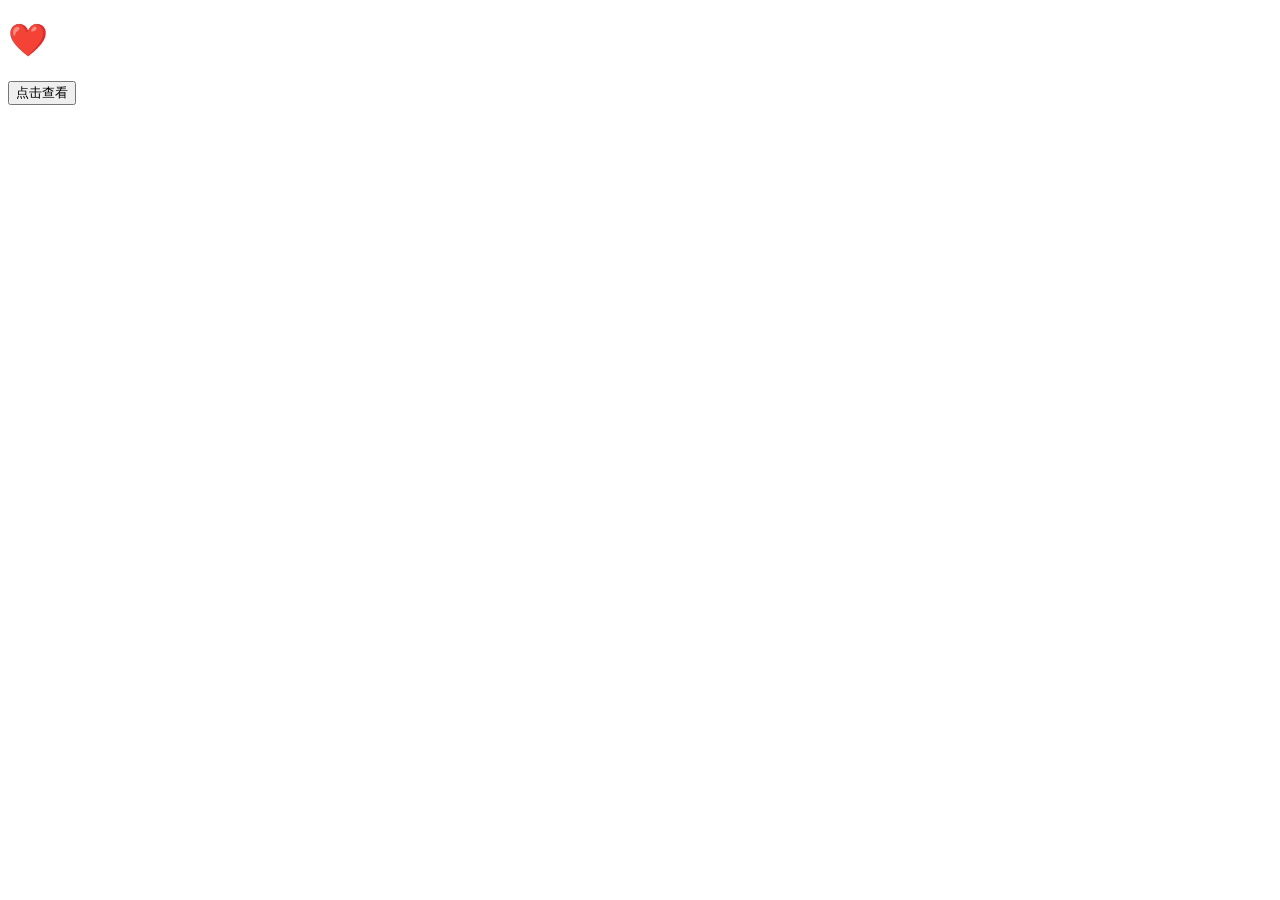
==== final.html @ e93c3232 "Create final.html" ====
<!DOCTYPE html>

<html>

<head>

<meta charset="UTF-8">

<title>最后一页</title>

<link
rel="stylesheet"
href="style.css">

<script
src="script.js">

</script>

</head>

<body>

<div class="card">

<h1>

❤️

</h1>

<div id="text">

</div>

<button
onclick="showLove()">

点击查看

</button>

</div>

</body>

</html>
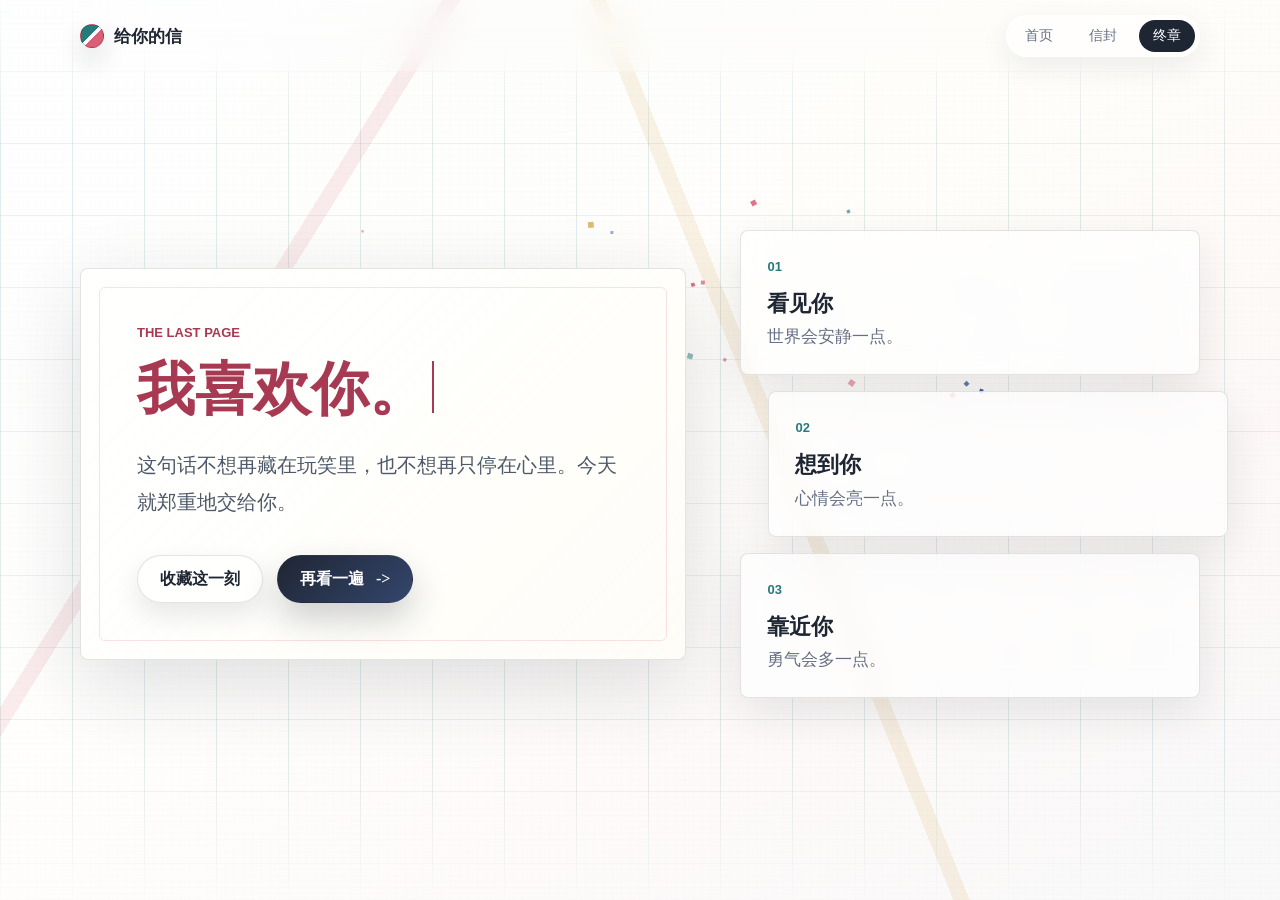
==== commit bde09d85: "Add files via upload" ====
--- a/final.html
+++ b/final.html
@@ -1,47 +1,59 @@
-<!DOCTYPE html>
+<!doctype html>
+<html lang="zh-CN">
+  <head>
+    <meta charset="utf-8" />
+    <meta name="viewport" content="width=device-width, initial-scale=1" />
+    <title>最后一页</title>
+    <link rel="stylesheet" href="style.css" />
+  </head>
+  <body class="page page-final">
+    <div class="page-texture" aria-hidden="true"></div>
+    <canvas class="spark-canvas" data-spark-canvas aria-hidden="true"></canvas>
 
-<html>
+    <header class="topbar">
+      <a class="brand" href="index.html" aria-label="返回首页">给你的信</a>
+      <nav class="steps" aria-label="页面进度">
+        <a class="step" href="index.html">首页</a>
+        <a class="step" href="letter.html">信封</a>
+        <span class="step is-active">终章</span>
+      </nav>
+    </header>
 
-<head>
+    <main class="final-layout">
+      <section class="final-note">
+        <p class="eyebrow">The last page</p>
+        <h1><span data-type-text="我喜欢你。">我喜欢你。</span></h1>
+        <p class="lead">
+          这句话不想再藏在玩笑里，也不想再只停在心里。今天就郑重地交给你。
+        </p>
+        <div class="final-actions">
+          <button class="secondary-btn" type="button" data-spark-button>收藏这一刻</button>
+          <a class="primary-btn" href="index.html">
+            <span>再看一遍</span>
+            <span aria-hidden="true">-></span>
+          </a>
+        </div>
+      </section>
 
-<meta charset="UTF-8">
+      <section class="memory-strip" aria-label="想告诉你的三件小事">
+        <article class="memory-item">
+          <span class="item-number">01</span>
+          <h2>看见你</h2>
+          <p>世界会安静一点。</p>
+        </article>
+        <article class="memory-item">
+          <span class="item-number">02</span>
+          <h2>想到你</h2>
+          <p>心情会亮一点。</p>
+        </article>
+        <article class="memory-item">
+          <span class="item-number">03</span>
+          <h2>靠近你</h2>
+          <p>勇气会多一点。</p>
+        </article>
+      </section>
+    </main>
 
-<title>最后一页</title>
-
-<link
-rel="stylesheet"
-href="style.css">
-
-<script
-src="script.js">
-
-</script>
-
-</head>
-
-<body>
-
-<div class="card">
-
-<h1>
-
-❤️
-
-</h1>
-
-<div id="text">
-
-</div>
-
-<button
-onclick="showLove()">
-
-点击查看
-
-</button>
-
-</div>
-
-</body>
-
+    <script src="script.js"></script>
+  </body>
 </html>
--- a/style.css
+++ b/style.css
@@ -0,0 +1,753 @@
+:root {
+  --ink: #1f2633;
+  --muted: #667085;
+  --paper: #fffdf8;
+  --paper-soft: #f7f0e8;
+  --rose: #d95f76;
+  --rose-dark: #a73952;
+  --teal: #277a7a;
+  --blue: #405f9b;
+  --gold: #cf9b3a;
+  --line: rgba(31, 38, 51, 0.12);
+  --shadow-soft: 0 24px 80px rgba(31, 38, 51, 0.14);
+  --shadow-crisp: 0 12px 24px rgba(31, 38, 51, 0.14);
+}
+
+* {
+  box-sizing: border-box;
+}
+
+html {
+  min-height: 100%;
+}
+
+body {
+  min-height: 100vh;
+  margin: 0;
+  color: var(--ink);
+  font-family:
+    "Noto Serif SC",
+    "Songti SC",
+    "Microsoft YaHei",
+    Georgia,
+    serif;
+  letter-spacing: 0;
+  background:
+    linear-gradient(115deg, rgba(255, 255, 255, 0.92), rgba(255, 253, 248, 0.62)),
+    linear-gradient(150deg, #eef6f4 0%, #fffdf8 42%, #f8eef2 70%, #eef2fb 100%);
+  overflow-x: hidden;
+}
+
+a {
+  color: inherit;
+  text-decoration: none;
+}
+
+button,
+a {
+  -webkit-tap-highlight-color: transparent;
+}
+
+button {
+  font: inherit;
+}
+
+.page {
+  position: relative;
+  isolation: isolate;
+}
+
+.page::before,
+.page::after {
+  position: fixed;
+  inset: 0;
+  z-index: -3;
+  content: "";
+  pointer-events: none;
+}
+
+.page::before {
+  background:
+    linear-gradient(90deg, rgba(39, 122, 122, 0.12) 1px, transparent 1px),
+    linear-gradient(0deg, rgba(64, 95, 155, 0.08) 1px, transparent 1px);
+  background-size: 72px 72px;
+  mask-image: linear-gradient(to bottom, transparent 0%, #000 16%, #000 84%, transparent 100%);
+}
+
+.page::after {
+  background:
+    linear-gradient(122deg, transparent 0 24%, rgba(217, 95, 118, 0.12) 24% 25%, transparent 25% 100%),
+    linear-gradient(68deg, transparent 0 58%, rgba(207, 155, 58, 0.12) 58% 59%, transparent 59% 100%);
+}
+
+.page-texture {
+  position: fixed;
+  inset: 0;
+  z-index: -2;
+  opacity: 0.28;
+  pointer-events: none;
+  background-image:
+    repeating-linear-gradient(0deg, rgba(31, 38, 51, 0.04) 0 1px, transparent 1px 6px),
+    repeating-linear-gradient(90deg, rgba(31, 38, 51, 0.025) 0 1px, transparent 1px 9px);
+}
+
+.topbar {
+  position: sticky;
+  top: 0;
+  z-index: 20;
+  display: flex;
+  align-items: center;
+  justify-content: space-between;
+  width: min(1120px, calc(100% - 40px));
+  height: 72px;
+  margin: 0 auto;
+  backdrop-filter: blur(18px);
+}
+
+.brand {
+  display: inline-flex;
+  align-items: center;
+  min-height: 40px;
+  font-size: 17px;
+  font-weight: 700;
+}
+
+.brand::before {
+  width: 22px;
+  height: 22px;
+  margin-right: 10px;
+  border: 1px solid rgba(31, 38, 51, 0.2);
+  border-radius: 50%;
+  background:
+    linear-gradient(135deg, var(--teal) 0 45%, transparent 45% 55%, var(--rose) 55% 100%);
+  content: "";
+  box-shadow: var(--shadow-crisp);
+}
+
+.steps {
+  display: flex;
+  gap: 8px;
+  align-items: center;
+  min-height: 40px;
+  padding: 4px;
+  border: 1px solid rgba(255, 255, 255, 0.74);
+  border-radius: 999px;
+  background: rgba(255, 255, 255, 0.56);
+  box-shadow: 0 10px 30px rgba(31, 38, 51, 0.08);
+}
+
+.step {
+  display: inline-flex;
+  align-items: center;
+  justify-content: center;
+  min-width: 54px;
+  height: 32px;
+  padding: 0 14px;
+  border-radius: 999px;
+  color: var(--muted);
+  font-size: 14px;
+}
+
+.step.is-active {
+  color: #fff;
+  background: var(--ink);
+}
+
+.home-layout,
+.letter-layout,
+.final-layout {
+  width: min(1120px, calc(100% - 40px));
+  margin: 0 auto;
+}
+
+.home-layout {
+  display: grid;
+  grid-template-columns: minmax(0, 1fr) minmax(360px, 0.9fr);
+  gap: 72px;
+  align-items: center;
+  min-height: calc(100vh - 72px);
+  padding: 56px 0 96px;
+}
+
+.hero-copy {
+  position: relative;
+  z-index: 2;
+  max-width: 620px;
+}
+
+.eyebrow {
+  margin: 0 0 18px;
+  color: var(--rose-dark);
+  font-family:
+    "Segoe UI",
+    Arial,
+    sans-serif;
+  font-size: 13px;
+  font-weight: 700;
+  text-transform: uppercase;
+}
+
+h1,
+h2,
+p {
+  margin-top: 0;
+}
+
+h1 {
+  max-width: 780px;
+  margin-bottom: 20px;
+  font-size: 52px;
+  line-height: 1.12;
+  font-weight: 800;
+}
+
+h2 {
+  margin-bottom: 8px;
+  font-size: 22px;
+  line-height: 1.25;
+}
+
+.lead {
+  max-width: 560px;
+  margin-bottom: 32px;
+  color: #4e5969;
+  font-size: 20px;
+  line-height: 1.85;
+}
+
+.primary-btn,
+.secondary-btn {
+  display: inline-flex;
+  align-items: center;
+  justify-content: center;
+  min-height: 48px;
+  padding: 0 22px;
+  border: 1px solid transparent;
+  border-radius: 999px;
+  cursor: pointer;
+  font-size: 16px;
+  font-weight: 700;
+  transition:
+    transform 180ms ease,
+    box-shadow 180ms ease,
+    background-color 180ms ease;
+}
+
+.primary-btn {
+  gap: 12px;
+  color: #fff;
+  background: linear-gradient(135deg, var(--ink), #34466d);
+  box-shadow: 0 16px 34px rgba(31, 38, 51, 0.22);
+}
+
+.secondary-btn {
+  color: var(--ink);
+  background: rgba(255, 255, 255, 0.72);
+  border-color: rgba(31, 38, 51, 0.13);
+  box-shadow: 0 12px 26px rgba(31, 38, 51, 0.1);
+}
+
+.primary-btn:hover,
+.secondary-btn:hover {
+  transform: translateY(-2px);
+}
+
+.primary-btn:focus-visible,
+.secondary-btn:focus-visible,
+.envelope:focus-visible {
+  outline: 3px solid rgba(64, 95, 155, 0.34);
+  outline-offset: 4px;
+}
+
+.depth-stage {
+  position: relative;
+  min-height: 540px;
+  perspective: 1200px;
+}
+
+.paper-sheet {
+  position: absolute;
+  left: 12%;
+  width: 68%;
+  min-height: 380px;
+  border: 1px solid rgba(31, 38, 51, 0.12);
+  border-radius: 8px;
+  background:
+    linear-gradient(90deg, rgba(217, 95, 118, 0.12), transparent 36%),
+    repeating-linear-gradient(0deg, transparent 0 33px, rgba(31, 38, 51, 0.08) 34px 35px),
+    var(--paper);
+  box-shadow: var(--shadow-soft);
+  transform-style: preserve-3d;
+}
+
+.sheet-back {
+  top: 72px;
+  transform: rotate(-9deg) translateZ(-60px);
+  opacity: 0.58;
+}
+
+.sheet-mid {
+  top: 42px;
+  transform: rotate(5deg) translateZ(0);
+  opacity: 0.82;
+}
+
+.sheet-front {
+  top: 10px;
+  display: flex;
+  flex-direction: column;
+  gap: 22px;
+  justify-content: center;
+  padding: 44px;
+  transform: rotate(-1deg) translateZ(70px);
+}
+
+.mini-line {
+  display: block;
+  height: 12px;
+  border-radius: 999px;
+  background: linear-gradient(90deg, rgba(31, 38, 51, 0.3), rgba(31, 38, 51, 0.05));
+}
+
+.mini-line.short {
+  width: 62%;
+}
+
+.stamp-mark {
+  position: absolute;
+  right: 12%;
+  bottom: 92px;
+  display: grid;
+  place-items: center;
+  width: 92px;
+  height: 92px;
+  border: 2px solid rgba(217, 95, 118, 0.42);
+  border-radius: 8px;
+  color: var(--rose-dark);
+  font-family: "Segoe UI", Arial, sans-serif;
+  font-size: 24px;
+  font-weight: 800;
+  transform: rotate(10deg) translateZ(110px);
+  background:
+    linear-gradient(135deg, rgba(255, 255, 255, 0.8), rgba(255, 247, 247, 0.64));
+  box-shadow: 0 16px 38px rgba(167, 57, 82, 0.18);
+}
+
+.letter-layout {
+  min-height: calc(100vh - 72px);
+  padding: 48px 0 100px;
+}
+
+.envelope-scene {
+  display: grid;
+  grid-template-columns: minmax(320px, 0.82fr) minmax(0, 1fr);
+  gap: 56px;
+  align-items: center;
+  min-height: 620px;
+}
+
+.envelope {
+  position: relative;
+  display: block;
+  width: min(440px, 100%);
+  aspect-ratio: 1.42 / 1;
+  margin: 0 auto;
+  padding: 0;
+  border: 0;
+  cursor: pointer;
+  background: transparent;
+  transform-style: preserve-3d;
+}
+
+.envelope-shadow {
+  position: absolute;
+  left: 9%;
+  right: 9%;
+  bottom: -18%;
+  height: 18%;
+  border-radius: 50%;
+  background: rgba(31, 38, 51, 0.16);
+  filter: blur(18px);
+}
+
+.envelope-back,
+.envelope-front,
+.envelope-flap,
+.envelope-paper {
+  position: absolute;
+  inset: 0;
+  border-radius: 8px;
+}
+
+.envelope-back {
+  background:
+    linear-gradient(145deg, #f7e3db, #fff8ef);
+  border: 1px solid rgba(31, 38, 51, 0.12);
+  box-shadow: var(--shadow-soft);
+}
+
+.envelope-front {
+  clip-path: polygon(0 38%, 50% 72%, 100% 38%, 100% 100%, 0 100%);
+  background:
+    linear-gradient(135deg, rgba(217, 95, 118, 0.22), transparent 45%),
+    linear-gradient(215deg, rgba(39, 122, 122, 0.16), transparent 44%),
+    #fff3e8;
+  border: 1px solid rgba(31, 38, 51, 0.08);
+}
+
+.envelope-flap {
+  transform-origin: top center;
+  clip-path: polygon(0 0, 100% 0, 50% 60%);
+  background: linear-gradient(180deg, #fff8ef, #efd0c6);
+  border: 1px solid rgba(31, 38, 51, 0.08);
+  transition: transform 520ms cubic-bezier(0.2, 0.8, 0.2, 1);
+}
+
+.envelope-paper {
+  left: 10%;
+  right: 10%;
+  top: 18%;
+  bottom: auto;
+  height: 70%;
+  padding: 30px;
+  background:
+    repeating-linear-gradient(0deg, transparent 0 28px, rgba(31, 38, 51, 0.08) 29px 30px),
+    var(--paper);
+  border: 1px solid rgba(31, 38, 51, 0.12);
+  transform: translateY(36%);
+  transition: transform 560ms cubic-bezier(0.2, 0.8, 0.2, 1);
+}
+
+.envelope-paper span {
+  display: block;
+  width: 78%;
+  height: 9px;
+  margin-bottom: 18px;
+  border-radius: 999px;
+  background: rgba(31, 38, 51, 0.14);
+}
+
+.envelope-paper span:nth-child(2) {
+  width: 62%;
+}
+
+.envelope-paper span:nth-child(3) {
+  width: 86%;
+}
+
+.seal {
+  position: absolute;
+  left: 50%;
+  top: 54%;
+  display: grid;
+  place-items: center;
+  width: 72px;
+  height: 72px;
+  border-radius: 50%;
+  color: #fff;
+  font-family: "Segoe UI", Arial, sans-serif;
+  font-size: 13px;
+  font-weight: 800;
+  text-transform: uppercase;
+  background: linear-gradient(135deg, var(--rose), var(--rose-dark));
+  box-shadow: 0 12px 26px rgba(167, 57, 82, 0.34);
+  transform: translate(-50%, -50%);
+  transition:
+    transform 320ms ease,
+    opacity 220ms ease;
+}
+
+.envelope-scene.is-open .envelope-flap {
+  transform: rotateX(172deg);
+}
+
+.envelope-scene.is-open .envelope-paper {
+  transform: translateY(-42%);
+}
+
+.envelope-scene.is-open .seal {
+  opacity: 0;
+  transform: translate(-50%, -50%) scale(0.82);
+}
+
+.letter-paper {
+  position: relative;
+  max-width: 560px;
+  min-height: 520px;
+  padding: 48px;
+  border: 1px solid rgba(31, 38, 51, 0.12);
+  border-radius: 8px;
+  background:
+    linear-gradient(90deg, rgba(207, 155, 58, 0.1), transparent 22%),
+    repeating-linear-gradient(0deg, transparent 0 34px, rgba(31, 38, 51, 0.07) 35px 36px),
+    var(--paper);
+  box-shadow: var(--shadow-soft);
+  opacity: 0.18;
+  transform: translateY(28px) rotate(1deg);
+  transition:
+    opacity 440ms ease 180ms,
+    transform 440ms ease 180ms;
+}
+
+.letter-paper h1 {
+  margin-bottom: 24px;
+  font-size: 36px;
+}
+
+.letter-paper p:not(.eyebrow) {
+  color: #384154;
+  font-size: 18px;
+  line-height: 2;
+}
+
+.letter-paper .primary-btn {
+  margin-top: 18px;
+}
+
+.envelope-scene.is-open .letter-paper {
+  opacity: 1;
+  transform: translateY(0) rotate(0);
+}
+
+.final-layout {
+  display: grid;
+  grid-template-columns: minmax(0, 0.95fr) minmax(320px, 0.72fr);
+  gap: 54px;
+  align-items: center;
+  min-height: calc(100vh - 72px);
+  padding: 52px 0 96px;
+}
+
+.spark-canvas {
+  position: fixed;
+  inset: 0;
+  z-index: -1;
+  width: 100%;
+  height: 100%;
+  pointer-events: none;
+}
+
+.final-note {
+  position: relative;
+  padding: 56px;
+  border: 1px solid rgba(31, 38, 51, 0.12);
+  border-radius: 8px;
+  background:
+    linear-gradient(135deg, rgba(255, 255, 255, 0.9), rgba(255, 253, 248, 0.7)),
+    var(--paper);
+  box-shadow: var(--shadow-soft);
+}
+
+.final-note::before {
+  position: absolute;
+  inset: 18px;
+  border: 1px solid rgba(217, 95, 118, 0.18);
+  border-radius: 6px;
+  content: "";
+  pointer-events: none;
+}
+
+.final-note h1 {
+  min-height: 1.2em;
+  color: var(--rose-dark);
+  font-size: 58px;
+}
+
+.final-actions {
+  position: relative;
+  z-index: 1;
+  display: flex;
+  flex-wrap: wrap;
+  gap: 14px;
+  margin-top: 34px;
+}
+
+.memory-strip {
+  display: grid;
+  gap: 16px;
+}
+
+.memory-item {
+  padding: 26px;
+  border: 1px solid rgba(31, 38, 51, 0.12);
+  border-radius: 8px;
+  background: rgba(255, 255, 255, 0.66);
+  backdrop-filter: blur(14px);
+  box-shadow: 0 16px 44px rgba(31, 38, 51, 0.1);
+  transform: translateY(0);
+  transition:
+    transform 180ms ease,
+    box-shadow 180ms ease;
+}
+
+.memory-item:nth-child(2) {
+  transform: translateX(28px);
+}
+
+.memory-item:hover {
+  transform: translateY(-4px);
+  box-shadow: 0 22px 54px rgba(31, 38, 51, 0.14);
+}
+
+.memory-item:nth-child(2):hover {
+  transform: translateX(28px) translateY(-4px);
+}
+
+.item-number {
+  display: inline-block;
+  margin-bottom: 16px;
+  color: var(--teal);
+  font-family: "Segoe UI", Arial, sans-serif;
+  font-size: 13px;
+  font-weight: 800;
+}
+
+.memory-item p {
+  margin-bottom: 0;
+  color: var(--muted);
+  font-size: 17px;
+}
+
+.typing-caret::after {
+  display: inline-block;
+  width: 2px;
+  height: 0.9em;
+  margin-left: 5px;
+  background: currentColor;
+  content: "";
+  animation: blink 900ms steps(2, start) infinite;
+  vertical-align: -0.08em;
+}
+
+@keyframes blink {
+  50% {
+    opacity: 0;
+  }
+}
+
+@media (max-width: 860px) {
+  .topbar {
+    width: min(100% - 28px, 680px);
+    height: auto;
+    min-height: 68px;
+    align-items: flex-start;
+    flex-direction: column;
+    gap: 10px;
+    padding: 14px 0;
+  }
+
+  .steps {
+    width: 100%;
+    justify-content: space-between;
+  }
+
+  .step {
+    min-width: 0;
+    flex: 1;
+    padding: 0 10px;
+  }
+
+  .home-layout,
+  .letter-layout,
+  .final-layout {
+    width: min(100% - 28px, 680px);
+  }
+
+  .home-layout,
+  .envelope-scene,
+  .final-layout {
+    grid-template-columns: 1fr;
+    gap: 36px;
+  }
+
+  .home-layout {
+    min-height: auto;
+    padding: 42px 0 72px;
+  }
+
+  h1 {
+    font-size: 36px;
+  }
+
+  .lead {
+    font-size: 18px;
+  }
+
+  .depth-stage {
+    min-height: 420px;
+  }
+
+  .paper-sheet {
+    left: 8%;
+    width: 80%;
+    min-height: 300px;
+  }
+
+  .stamp-mark {
+    right: 8%;
+    bottom: 58px;
+    width: 76px;
+    height: 76px;
+  }
+
+  .letter-layout,
+  .final-layout {
+    padding: 32px 0 72px;
+  }
+
+  .envelope-scene {
+    min-height: auto;
+  }
+
+  .letter-paper,
+  .final-note {
+    padding: 34px 24px;
+  }
+
+  .letter-paper {
+    min-height: auto;
+  }
+
+  .letter-paper h1 {
+    font-size: 30px;
+  }
+
+  .final-note h1 {
+    font-size: 40px;
+  }
+
+  .memory-item:nth-child(2),
+  .memory-item:nth-child(2):hover {
+    transform: none;
+  }
+}
+
+@media (max-width: 480px) {
+  .primary-btn,
+  .secondary-btn {
+    width: 100%;
+  }
+
+  .final-actions {
+    display: grid;
+  }
+
+  .envelope {
+    width: 94%;
+  }
+
+  .letter-paper p:not(.eyebrow) {
+    font-size: 17px;
+  }
+}
+
+@media (prefers-reduced-motion: reduce) {
+  *,
+  *::before,
+  *::after {
+    scroll-behavior: auto !important;
+    transition-duration: 0.01ms !important;
+    animation-duration: 0.01ms !important;
+    animation-iteration-count: 1 !important;
+  }
+}
